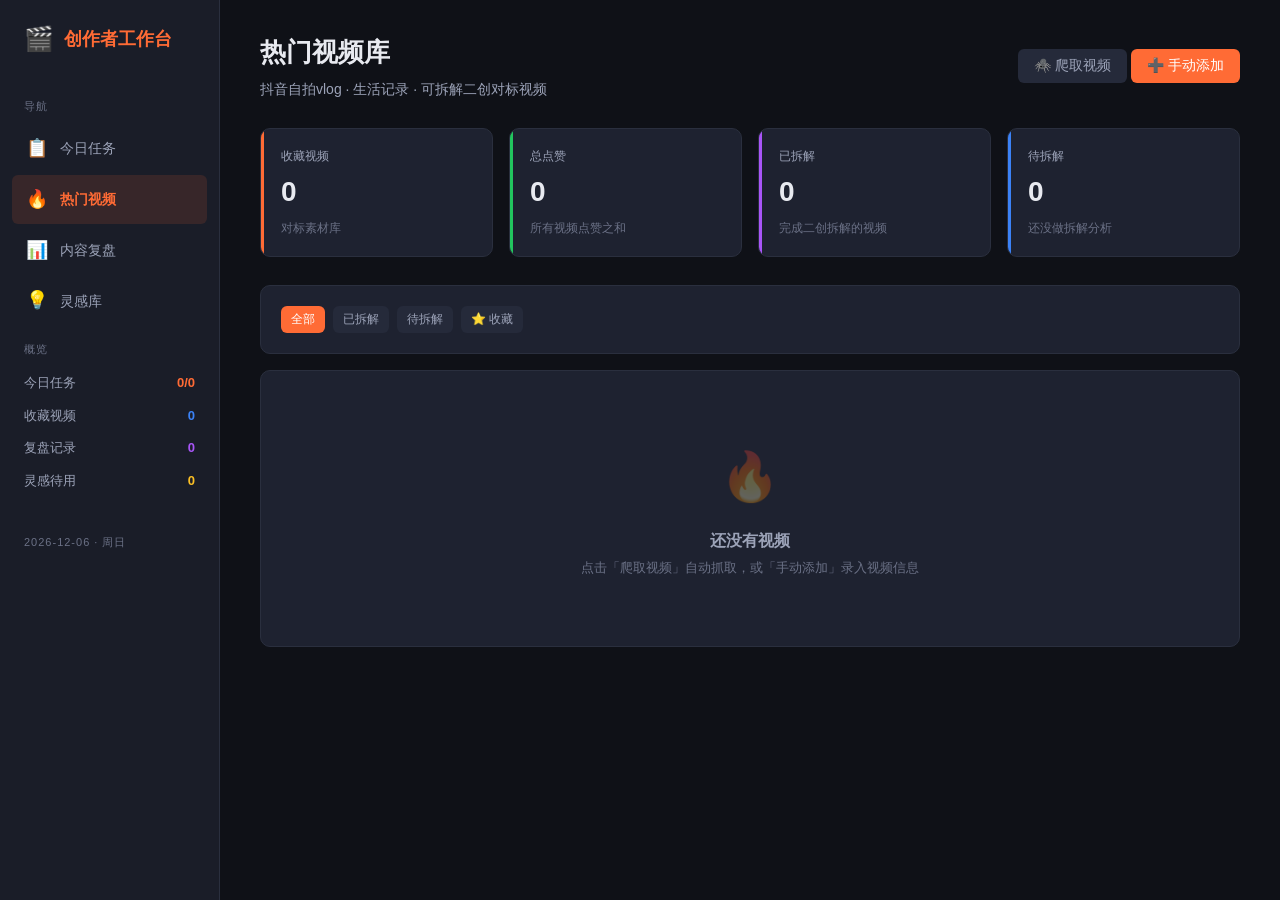
==== trending.html @ 26a074c5 "初始化创作者工作台" ====
<!DOCTYPE html>
<html lang="zh-CN">
<head>
  <meta charset="UTF-8">
  <meta name="viewport" content="width=device-width, initial-scale=1.0">
  <title>热门视频 · 创作者工作台</title>
  <link rel="stylesheet" href="assets/style.css">
</head>
<body>
  <script src="assets/app.js"></script>
  <script>
    let currentFilter = 'all';
    let showBreakdownId = null;

    function renderPage() {
      const stats = Store.getStats();
      const videos = Store.getVideos();
      
      initPage('trending', '热门视频库', '抖音自拍vlog · 生活记录 · 可拆解二创对标视频');

      const actions = document.getElementById('page-actions');
      actions.innerHTML = `
        <button class="btn btn-ghost" onclick="openCrawlModal()">🕷️ 爬取视频</button>
        <button class="btn btn-primary" onclick="openAddVideoModal()">➕ 手动添加</button>
      `;

      const content = document.getElementById('page-content');

      // 统计
      const totalLikes = videos.reduce((s, v) => s + (v.likes || 0), 0);
      const breakdownCount = videos.filter(v => v.breakdown).length;

      content.innerHTML = `
        <div class="stat-grid">
          <div class="stat-card">
            <div class="stat-label">收藏视频</div>
            <div class="stat-value">${videos.length}</div>
            <div class="stat-trend">对标素材库</div>
          </div>
          <div class="stat-card green">
            <div class="stat-label">总点赞</div>
            <div class="stat-value">${Utils.formatNumber(totalLikes)}</div>
            <div class="stat-trend">所有视频点赞之和</div>
          </div>
          <div class="stat-card purple">
            <div class="stat-label">已拆解</div>
            <div class="stat-value">${breakdownCount}</div>
            <div class="stat-trend">完成二创拆解的视频</div>
          </div>
          <div class="stat-card blue">
            <div class="stat-label">待拆解</div>
            <div class="stat-value">${videos.length - breakdownCount}</div>
            <div class="stat-trend">还没做拆解分析</div>
          </div>
        </div>

        <!-- 筛选 -->
        <div class="card" style="margin-bottom:16px;">
          <div style="display:flex;gap:8px;flex-wrap:wrap;">
            <button class="btn ${currentFilter === 'all' ? 'btn-primary' : 'btn-ghost'} btn-sm" onclick="setFilter('all')">全部</button>
            <button class="btn ${currentFilter === 'breakdown' ? 'btn-primary' : 'btn-ghost'} btn-sm" onclick="setFilter('breakdown')">已拆解</button>
            <button class="btn ${currentFilter === 'pending' ? 'btn-primary' : 'btn-ghost'} btn-sm" onclick="setFilter('pending')">待拆解</button>
            <button class="btn ${currentFilter === 'favorite' ? 'btn-primary' : 'btn-ghost'} btn-sm" onclick="setFilter('favorite')">⭐ 收藏</button>
          </div>
        </div>

        <!-- 视频列表 -->
        <div id="video-list">
          ${renderVideoList()}
        </div>
      `;
    }

    function renderVideoList() {
      let videos = Store.getVideos();
      
      if (currentFilter === 'breakdown') {
        videos = videos.filter(v => v.breakdown);
      } else if (currentFilter === 'pending') {
        videos = videos.filter(v => !v.breakdown);
      } else if (currentFilter === 'favorite') {
        videos = videos.filter(v => v.favorite);
      }

      if (videos.length === 0) {
        return `
          <div class="card">
            <div class="empty-state">
              <div class="icon">🔥</div>
              <div class="title">还没有视频</div>
              <div class="desc">点击「爬取视频」自动抓取，或「手动添加」录入视频信息</div>
            </div>
          </div>
        `;
      }

      return `
        <div class="video-grid">
          ${videos.map(v => renderVideoCard(v)).join('')}
        </div>
      `;
    }

    function renderVideoCard(v) {
      const b = v.breakdown || {};
      return `
        <div class="video-card" data-id="${v.id}">
          <div class="video-thumb">
            ${v.cover 
              ? `<img src="${Utils.escape(v.cover)}" onerror="this.style.display='none';this.nextElementSibling.style.display='flex'" alt="">` 
              : ''}
            <div class="video-thumb-placeholder" style="${v.cover ? 'display:none' : ''}">🎬</div>
            ${v.duration ? `<div class="video-duration">${Utils.escape(v.duration)}</div>` : ''}
            ${v.favorite ? '<div style="position:absolute;top:8px;left:8px;font-size:20px;">⭐</div>' : ''}
          </div>
          <div class="video-body">
            <div class="video-title">${Utils.escape(v.title)}</div>
            <div class="video-author">
              <span>👤 ${Utils.escape(v.author)}</span>
              ${v.publishedAt ? `<span style="margin-left:auto;">${Utils.timeAgo(v.publishedAt)}</span>` : ''}
            </div>
            <div class="video-stats">
              <div class="video-stat">❤️ ${Utils.formatNumber(v.likes || 0)}</div>
              <div class="video-stat">💬 ${Utils.formatNumber(v.comments || 0)}</div>
              <div class="video-stat">🔄 ${Utils.formatNumber(v.shares || 0)}</div>
              <div class="video-stat">👁️ ${Utils.formatNumber(v.views || 0)}</div>
            </div>
            ${v.tags && v.tags.length > 0 ? `
              <div style="margin-top:8px;display:flex;gap:4px;flex-wrap:wrap;">
                ${v.tags.map(t => `<span class="badge badge-info">${Utils.escape(t)}</span>`).join('')}
              </div>
            ` : ''}
            <div class="video-actions">
              ${v.url ? `<a href="${Utils.escape(v.url)}" target="_blank" class="btn btn-ghost btn-sm">▶️ 观看</a>` : ''}
              <button class="btn btn-ghost btn-sm" onclick="toggleBreakdown('${v.id}')">
                ${v.breakdown ? '📝 查看拆解' : '✏️ 二创拆解'}
              </button>
              <button class="btn btn-ghost btn-sm" onclick="toggleFavorite('${v.id}')">${v.favorite ? '⭐' : '☆'}</button>
              <button class="btn btn-danger btn-sm" onclick="deleteVideo('${v.id}')">🗑️</button>
            </div>
            ${showBreakdownId === v.id ? renderBreakdownPanel(v) : ''}
          </div>
        </div>
      `;
    }

    function renderBreakdownPanel(v) {
      const b = v.breakdown || {};
      return `
        <div class="breakdown-panel show">
          <div class="breakdown-section">
            <div class="breakdown-label">🎯 选题角度</div>
            <div class="breakdown-text">${b.angle || '点击编辑添加拆解'}</div>
          </div>
          <div class="breakdown-section">
            <div class="breakdown-label">🪝 开头钩子（前3秒）</div>
            <div class="breakdown-text">${b.hook || '未填写'}</div>
          </div>
          <div class="breakdown-section">
            <div class="breakdown-label">✂️ 剪辑节奏</div>
            <div class="breakdown-text">${b.rhythm || '未填写'}</div>
          </div>
          <div class="breakdown-section">
            <div class="breakdown-label">💡 可模仿点</div>
            <div class="breakdown-text">${b.imitate || '未填写'}</div>
          </div>
          <div class="breakdown-section">
            <div class="breakdown-label">⚡ 差异化建议（如何超越）</div>
            <div class="breakdown-text">${b.differentiate || '未填写'}</div>
          </div>
          <button class="btn btn-primary btn-sm" style="margin-top:8px;" onclick="openBreakdownModal('${v.id}')">✏️ 编辑拆解</button>
        </div>
      `;
    }

    function setFilter(f) {
      currentFilter = f;
      document.getElementById('video-list').innerHTML = renderVideoList();
      // 更新筛选按钮状态
      const buttons = document.querySelectorAll('.card .btn-sm');
      // 简单刷新
      renderPage();
    }

    function toggleBreakdown(id) {
      showBreakdownId = showBreakdownId === id ? null : id;
      document.getElementById('video-list').innerHTML = renderVideoList();
    }

    function toggleFavorite(id) {
      const v = Store.getVideos().find(x => x.id === id);
      Store.updateVideo(id, { favorite: !v.favorite });
      renderPage();
      Utils.toast(v.favorite ? '已取消收藏' : '已收藏 ⭐');
    }

    function deleteVideo(id) {
      if (confirm('确定删除这个视频？')) {
        Store.deleteVideo(id);
        renderPage();
        Utils.toast('视频已删除');
      }
    }

    function openAddVideoModal() {
      const modal = document.createElement('div');
      modal.className = 'modal-overlay show';
      modal.innerHTML = `
        <div class="modal">
          <div class="modal-header">
            <div class="modal-title">➕ 手动添加视频</div>
            <button class="modal-close" onclick="this.closest('.modal-overlay').remove()">×</button>
          </div>
          <div class="form-group">
            <label class="label">视频标题 *</label>
            <input class="input" id="v-title" placeholder="视频标题">
          </div>
          <div class="form-group">
            <label class="label">作者</label>
            <input class="input" id="v-author" placeholder="作者/账号名">
          </div>
          <div class="form-group">
            <label class="label">视频链接</label>
            <input class="input" id="v-url" placeholder="https://www.douyin.com/video/...">
          </div>
          <div class="form-row">
            <div class="form-group">
              <label class="label">点赞数</label>
              <input class="input" id="v-likes" type="number" placeholder="0">
            </div>
            <div class="form-group">
              <label class="label">评论数</label>
              <input class="input" id="v-comments" type="number" placeholder="0">
            </div>
          </div>
          <div class="form-row">
            <div class="form-group">
              <label class="label">分享数</label>
              <input class="input" id="v-shares" type="number" placeholder="0">
            </div>
            <div class="form-group">
              <label class="label">播放量</label>
              <input class="input" id="v-views" type="number" placeholder="0">
            </div>
          </div>
          <div class="form-group">
            <label class="label">标签（逗号分隔）</label>
            <input class="input" id="v-tags" placeholder="vlog,日常,自拍">
          </div>
          <div class="modal-actions">
            <button class="btn btn-ghost" onclick="this.closest('.modal-overlay').remove()">取消</button>
            <button class="btn btn-primary" onclick="submitVideo()">添加</button>
          </div>
        </div>
      `;
      document.body.appendChild(modal);
    }

    function submitVideo() {
      const title = document.getElementById('v-title').value.trim();
      if (!title) { Utils.toast('请输入视频标题', 'error'); return; }
      
      const tags = document.getElementById('v-tags').value.trim();
      Store.addVideo({
        title,
        author: document.getElementById('v-author').value.trim() || '未知',
        url: document.getElementById('v-url').value.trim(),
        likes: parseInt(document.getElementById('v-likes').value) || 0,
        comments: parseInt(document.getElementById('v-comments').value) || 0,
        shares: parseInt(document.getElementById('v-shares').value) || 0,
        views: parseInt(document.getElementById('v-views').value) || 0,
        tags: tags ? tags.split(',').map(t => t.trim()).filter(Boolean) : [],
      });
      document.querySelector('.modal-overlay').remove();
      renderPage();
      Utils.toast('视频已添加');
    }

    function openBreakdownModal(videoId) {
      const v = Store.getVideos().find(x => x.id === videoId);
      const b = v.breakdown || {};
      const modal = document.createElement('div');
      modal.className = 'modal-overlay show';
      modal.innerHTML = `
        <div class="modal" style="max-width:700px;">
          <div class="modal-header">
            <div class="modal-title">📝 二创拆解 · ${Utils.escape(v.title)}</div>
            <button class="modal-close" onclick="this.closest('.modal-overlay').remove()">×</button>
          </div>
          <div style="margin-bottom:16px;padding:12px;background:var(--bg-hover);border-radius:6px;font-size:13px;color:var(--text-secondary);">
            💡 拆解模板：分析选题角度 → 提炼开头钩子 → 观察剪辑节奏 → 找可模仿点 → 思考差异化
          </div>
          <div class="form-group">
            <label class="label">🎯 选题角度（这个视频选了什么切入点？）</label>
            <textarea class="textarea" id="b-angle" placeholder="比如：用「一天只花10块钱」挑战记录日常生活...">${Utils.escape(b.angle)}</textarea>
          </div>
          <div class="form-group">
            <label class="label">🪝 开头钩子（前3秒怎么抓住观众的？）</label>
            <textarea class="textarea" id="b-hook" placeholder="比如：直接展示结果画面 + 逆向悬念「你绝对想不到...」">${Utils.escape(b.hook)}</textarea>
          </div>
          <div class="form-group">
            <label class="label">✂️ 剪辑节奏（镜头切换、音乐、转场）</label>
            <textarea class="textarea" id="b-rhythm" placeholder="比如：3秒一个镜头切换，用踩点音乐，转场用遮挡过渡...">${Utils.escape(b.rhythm)}</textarea>
          </div>
          <div class="form-group">
            <label class="label">💡 可模仿点（哪些可以直接学？）</label>
            <textarea class="textarea" id="b-imitate" placeholder="比如：开头直接展示高潮画面、用倒计时制造紧迫感、结尾留彩蛋...">${Utils.escape(b.imitate)}</textarea>
          </div>
          <div class="form-group">
            <label class="label">⚡ 差异化建议（如何做出更好的版本？）</label>
            <textarea class="textarea" id="b-differentiate" placeholder="比如：加入个人特色解说、用不同场景、增加互动环节...">${Utils.escape(b.differentiate)}</textarea>
          </div>
          <div class="modal-actions">
            <button class="btn btn-ghost" onclick="this.closest('.modal-overlay').remove()">取消</button>
            <button class="btn btn-primary" onclick="submitBreakdown('${videoId}')">保存拆解</button>
          </div>
        </div>
      `;
      document.body.appendChild(modal);
    }

    function submitBreakdown(videoId) {
      const breakdown = {
        angle: document.getElementById('b-angle').value.trim(),
        hook: document.getElementById('b-hook').value.trim(),
        rhythm: document.getElementById('b-rhythm').value.trim(),
        imitate: document.getElementById('b-imitate').value.trim(),
        differentiate: document.getElementById('b-differentiate').value.trim(),
      };
      Store.updateVideo(videoId, { breakdown });
      document.querySelector('.modal-overlay').remove();
      showBreakdownId = videoId;
      renderPage();
      Utils.toast('拆解已保存');
    }

    function openCrawlModal() {
      const modal = document.createElement('div');
      modal.className = 'modal-overlay show';
      modal.innerHTML = `
        <div class="modal">
          <div class="modal-header">
            <div class="modal-title">🕷️ 爬取抖音视频</div>
            <button class="modal-close" onclick="this.closest('.modal-overlay').remove()">×</button>
          </div>
          <div style="margin-bottom:16px;padding:14px;background:var(--warning-soft);border-radius:6px;border-left:3px solid var(--warning);font-size:13px;color:var(--warning);">
            ⚠️ <b>使用须知：</b><br>
            1. 爬虫脚本位于 <code style="background:var(--bg-input);padding:2px 6px;border-radius:4px;">scripts/crawler.py</code><br>
            2. 运行命令：<code style="background:var(--bg-input);padding:2px 6px;border-radius:4px;">python3 scripts/crawler.py</code><br>
            3. 爬取结果保存到 <code style="background:var(--bg-input);padding:2px 6px;border-radius:4px;">data/crawled_videos.json</code><br>
            4. 抖音有反爬机制，可能需要更新Cookie<br>
            5. 也可使用手动添加功能
          </div>
          <div class="form-group">
            <label class="label">搜索关键词</label>
            <input class="input" id="crawl-keyword" value="自拍vlog 生活记录 日常" placeholder="搜索关键词">
          </div>
          <div class="form-row">
            <div class="form-group">
              <label class="label">爬取数量</label>
              <input class="input" id="crawl-count" type="number" value="20">
            </div>
            <div class="form-group">
              <label class="label">排序方式</label>
              <select class="select" id="crawl-sort">
                <option value="likes">按点赞排序</option>
                <option value="newest">按最新发布</option>
                <option value="comments">按评论排序</option>
              </select>
            </div>
          </div>
          <div class="modal-actions">
            <button class="btn btn-ghost" onclick="this.closest('.modal-overlay').remove()">取消</button>
            <button class="btn btn-primary" onclick="startCrawl()">生成配置并查看说明</button>
          </div>
        </div>
      `;
      document.body.appendChild(modal);
    }

    function startCrawl() {
      const keyword = document.getElementById('crawl-keyword').value.trim();
      const count = document.getElementById('crawl-count').value;
      const sort = document.getElementById('crawl-sort').value;
      
      // 保存配置
      Store.set('crawl_config', { keyword, count, sort, lastRun: new Date().toISOString() });
      
      document.querySelector('.modal-overlay').remove();
      
      // 显示执行说明
      const modal = document.createElement('div');
      modal.className = 'modal-overlay show';
      modal.innerHTML = `
        <div class="modal">
          <div class="modal-header">
            <div class="modal-title">📋 爬取执行指南</div>
            <button class="modal-close" onclick="this.closest('.modal-overlay').remove()">×</button>
          </div>
          <div style="font-size:14px;line-height:2;">
            <p style="margin-bottom:12px;">已保存爬取配置，请在<b>终端</b>执行以下步骤：</p>
            <div style="background:var(--bg-input);padding:14px;border-radius:8px;font-family:monospace;font-size:13px;margin-bottom:12px;">
              <div style="color:var(--text-muted);"># 1. 进入工作台目录</div>
              <div>cd creator-workbench</div>
              <br>
              <div style="color:var(--text-muted);"># 2. 运行爬虫</div>
              <div>python3 scripts/crawler.py --keyword "${keyword}" --count ${count} --sort ${sort}</div>
              <br>
              <div style="color:var(--text-muted);"># 3. 导入到工作台</div>
              <div>python3 scripts/crawler.py --import</div>
            </div>
            <p style="font-size:13px;color:var(--text-secondary);">爬取完成后，数据会自动导入到下方视频列表。如果反爬限制无法运行，请使用「手动添加」功能。</p>
          </div>
          <div class="modal-actions">
            <button class="btn btn-ghost" onclick="this.closest('.modal-overlay').remove()">关闭</button>
            <button class="btn btn-primary" onclick="loadCrawledData()">📥 导入已爬取数据</button>
          </div>
        </div>
      `;
      document.body.appendChild(modal);
    }

    function loadCrawledData() {
      // 模拟导入数据说明
      document.querySelector('.modal-overlay').remove();
      
      const modal = document.createElement('div');
      modal.className = 'modal-overlay show';
      modal.innerHTML = `
        <div class="modal">
          <div class="modal-header">
            <div class="modal-title">📥 导入爬取数据</div>
            <button class="modal-close" onclick="this.closest('.modal-overlay').remove()">×</button>
          </div>
          <div class="form-group">
            <label class="label">粘贴JSON数据（从 data/crawled_videos.json 复制）</label>
            <textarea class="textarea" id="import-json" style="min-height:200px;font-family:monospace;font-size:12px;" placeholder='[{"title":"...","author":"...","likes":1234,...}]'></textarea>
          </div>
          <div class="modal-actions">
            <button class="btn btn-ghost" onclick="this.closest('.modal-overlay').remove()">取消</button>
            <button class="btn btn-primary" onclick="doImport()">导入</button>
          </div>
        </div>
      `;
      document.body.appendChild(modal);
    }

    function doImport() {
      const json = document.getElementById('import-json').value.trim();
      if (!json) { Utils.toast('请粘贴JSON数据', 'error'); return; }
      
      try {
        const videos = JSON.parse(json);
        if (!Array.isArray(videos)) { Utils.toast('数据格式错误：需要数组', 'error'); return; }
        
        let count = 0;
        videos.forEach(v => {
          if (!v.title) return;
          Store.addVideo({
            title: v.title,
            author: v.author || '未知',
            url: v.url || '',
            cover: v.cover || '',
            likes: v.likes || 0,
            comments: v.comments || 0,
            shares: v.shares || 0,
            views: v.views || 0,
            tags: v.tags || [],
            duration: v.duration || '',
            publishedAt: v.publishedAt || '',
          });
          count++;
        });
        
        document.querySelector('.modal-overlay').remove();
        renderPage();
        Utils.toast(`成功导入 ${count} 个视频`);
      } catch(e) {
        Utils.toast('JSON格式错误：' + e.message, 'error');
      }
    }

    renderPage();
  </script>
</body>
</html>
---- assets/style.css ----
/* ============================================
   创作者工作台 - 共享样式
   暗色主题 · 简洁高效 · 数据驱动
   ============================================ */

:root {
  /* 主色调 - 深空蓝 + 活力橙 */
  --bg-primary: #0f1117;
  --bg-secondary: #1a1d28;
  --bg-card: #1e2230;
  --bg-hover: #252a3a;
  --bg-input: #15182180;
  
  --border: #2a2f3e;
  --border-light: #353a4a;
  
  --text-primary: #e8eaf0;
  --text-secondary: #9ca3b8;
  --text-muted: #6b7186;
  
  --accent: #ff6b35;
  --accent-hover: #ff8555;
  --accent-soft: #ff6b3520;
  
  --success: #22c55e;
  --success-soft: #22c55e20;
  --warning: #fbbf24;
  --warning-soft: #fbbf2420;
  --danger: #ef4444;
  --danger-soft: #ef444420;
  --info: #3b82f6;
  --info-soft: #3b82f620;
  --purple: #a855f7;
  --purple-soft: #a855f720;
  
  --radius-sm: 6px;
  --radius-md: 10px;
  --radius-lg: 16px;
  
  --shadow: 0 4px 20px rgba(0,0,0,0.3);
  --shadow-lg: 0 8px 40px rgba(0,0,0,0.4);
  
  --font: -apple-system, BlinkMacSystemFont, 'Segoe UI', 'PingFang SC', 'Hiragino Sans GB', 'Microsoft YaHei', sans-serif;
  --font-mono: 'SF Mono', 'Fira Code', 'Cascadia Code', 'Consolas', monospace;
}

* { margin: 0; padding: 0; box-sizing: border-box; }

body {
  font-family: var(--font);
  background: var(--bg-primary);
  color: var(--text-primary);
  min-height: 100vh;
  line-height: 1.6;
  -webkit-font-smoothing: antialiased;
}

/* === 布局 === */
.app-layout {
  display: flex;
  min-height: 100vh;
}

/* 侧边栏 */
.sidebar {
  width: 220px;
  background: var(--bg-secondary);
  border-right: 1px solid var(--border);
  padding: 20px 0;
  position: fixed;
  height: 100vh;
  overflow-y: auto;
  z-index: 100;
  transition: transform 0.3s;
}

.sidebar-logo {
  padding: 0 24px 24px;
  font-size: 18px;
  font-weight: 700;
  color: var(--accent);
  display: flex;
  align-items: center;
  gap: 10px;
}

.sidebar-logo span { font-size: 24px; }

.sidebar-nav {
  display: flex;
  flex-direction: column;
  gap: 2px;
  padding: 0 12px;
}

.nav-item {
  display: flex;
  align-items: center;
  gap: 12px;
  padding: 10px 14px;
  border-radius: var(--radius-sm);
  color: var(--text-secondary);
  text-decoration: none;
  font-size: 14px;
  transition: all 0.2s;
  cursor: pointer;
}

.nav-item:hover {
  background: var(--bg-hover);
  color: var(--text-primary);
}

.nav-item.active {
  background: var(--accent-soft);
  color: var(--accent);
  font-weight: 600;
}

.nav-item .icon { font-size: 18px; width: 22px; text-align: center; }

.sidebar-section {
  padding: 16px 24px 8px;
  font-size: 11px;
  text-transform: uppercase;
  letter-spacing: 1px;
  color: var(--text-muted);
}

/* 主内容 */
.main-content {
  flex: 1;
  margin-left: 220px;
  padding: 32px 40px;
  max-width: 1400px;
}

/* === 通用组件 === */
.page-header {
  display: flex;
  justify-content: space-between;
  align-items: center;
  margin-bottom: 28px;
}

.page-title {
  font-size: 26px;
  font-weight: 700;
}

.page-subtitle {
  color: var(--text-secondary);
  font-size: 14px;
  margin-top: 4px;
}

/* 卡片 */
.card {
  background: var(--bg-card);
  border: 1px solid var(--border);
  border-radius: var(--radius-md);
  padding: 20px;
  margin-bottom: 20px;
}

.card-header {
  display: flex;
  justify-content: space-between;
  align-items: center;
  margin-bottom: 16px;
}

.card-title {
  font-size: 16px;
  font-weight: 600;
  display: flex;
  align-items: center;
  gap: 8px;
}

/* 按钮 */
.btn {
  display: inline-flex;
  align-items: center;
  gap: 6px;
  padding: 8px 16px;
  border-radius: var(--radius-sm);
  font-size: 14px;
  font-weight: 500;
  border: none;
  cursor: pointer;
  transition: all 0.2s;
  font-family: var(--font);
}

.btn-primary {
  background: var(--accent);
  color: white;
}
.btn-primary:hover { background: var(--accent-hover); }

.btn-ghost {
  background: var(--bg-hover);
  color: var(--text-secondary);
}
.btn-ghost:hover { background: var(--border-light); color: var(--text-primary); }

.btn-danger {
  background: var(--danger-soft);
  color: var(--danger);
}
.btn-danger:hover { background: var(--danger); color: white; }

.btn-sm { padding: 5px 10px; font-size: 12px; }
.btn-icon { padding: 8px; width: 36px; height: 36px; justify-content: center; }

/* 输入框 */
.input, .textarea, .select {
  width: 100%;
  background: var(--bg-input);
  border: 1px solid var(--border);
  border-radius: var(--radius-sm);
  padding: 10px 14px;
  color: var(--text-primary);
  font-size: 14px;
  font-family: var(--font);
  transition: border-color 0.2s;
}

.input:focus, .textarea:focus, .select:focus {
  outline: none;
  border-color: var(--accent);
}

.textarea { resize: vertical; min-height: 80px; line-height: 1.6; }

.label {
  display: block;
  font-size: 12px;
  color: var(--text-secondary);
  margin-bottom: 6px;
  font-weight: 500;
}

.form-group { margin-bottom: 16px; }

.form-row {
  display: grid;
  grid-template-columns: 1fr 1fr;
  gap: 16px;
}

/* 标签/徽章 */
.badge {
  display: inline-flex;
  align-items: center;
  gap: 4px;
  padding: 2px 10px;
  border-radius: 20px;
  font-size: 12px;
  font-weight: 500;
}

.badge-success { background: var(--success-soft); color: var(--success); }
.badge-warning { background: var(--warning-soft); color: var(--warning); }
.badge-info { background: var(--info-soft); color: var(--info); }
.badge-purple { background: var(--purple-soft); color: var(--purple); }
.badge-danger { background: var(--danger-soft); color: var(--danger); }
.badge-muted { background: var(--bg-hover); color: var(--text-muted); }

/* 统计卡片 */
.stat-grid {
  display: grid;
  grid-template-columns: repeat(auto-fit, minmax(180px, 1fr));
  gap: 16px;
  margin-bottom: 28px;
}

.stat-card {
  background: var(--bg-card);
  border: 1px solid var(--border);
  border-radius: var(--radius-md);
  padding: 18px 20px;
  position: relative;
  overflow: hidden;
}

.stat-card::before {
  content: '';
  position: absolute;
  top: 0; left: 0;
  width: 3px; height: 100%;
  background: var(--accent);
}

.stat-card.green::before { background: var(--success); }
.stat-card.blue::before { background: var(--info); }
.stat-card.purple::before { background: var(--purple); }
.stat-card.yellow::before { background: var(--warning); }

.stat-label {
  font-size: 12px;
  color: var(--text-secondary);
  margin-bottom: 4px;
}

.stat-value {
  font-size: 28px;
  font-weight: 700;
}

.stat-trend {
  font-size: 12px;
  margin-top: 4px;
  color: var(--text-muted);
}

/* 任务看板 */
.task-list { display: flex; flex-direction: column; gap: 8px; }

.task-item {
  display: flex;
  align-items: flex-start;
  gap: 12px;
  padding: 14px;
  background: var(--bg-hover);
  border-radius: var(--radius-sm);
  border: 1px solid transparent;
  transition: all 0.2s;
}

.task-item:hover { border-color: var(--border-light); }

.task-item.done {
  opacity: 0.5;
}

.task-item.done .task-text {
  text-decoration: line-through;
}

.task-checkbox {
  width: 20px; height: 20px;
  border: 2px solid var(--border-light);
  border-radius: 5px;
  cursor: pointer;
  display: flex;
  align-items: center;
  justify-content: center;
  flex-shrink: 0;
  margin-top: 1px;
  transition: all 0.2s;
}

.task-checkbox.checked {
  background: var(--success);
  border-color: var(--success);
}

.task-checkbox.checked::after {
  content: '✓';
  color: white;
  font-size: 13px;
  font-weight: bold;
}

.task-content { flex: 1; }

.task-text {
  font-size: 14px;
  line-height: 1.5;
}

.task-meta {
  display: flex;
  gap: 8px;
  margin-top: 6px;
  align-items: center;
}

.task-delete {
  color: var(--text-muted);
  cursor: pointer;
  padding: 4px;
  font-size: 16px;
  opacity: 0;
  transition: opacity 0.2s;
}

.task-item:hover .task-delete { opacity: 1; }
.task-delete:hover { color: var(--danger); }

/* 视频卡片 */
.video-grid {
  display: grid;
  grid-template-columns: repeat(auto-fill, minmax(340px, 1fr));
  gap: 20px;
}

.video-card {
  background: var(--bg-card);
  border: 1px solid var(--border);
  border-radius: var(--radius-md);
  overflow: hidden;
  transition: all 0.3s;
}

.video-card:hover {
  border-color: var(--accent);
  transform: translateY(-2px);
  box-shadow: var(--shadow);
}

.video-thumb {
  width: 100%;
  height: 180px;
  background: linear-gradient(135deg, #2a2f3e, #1a1d28);
  display: flex;
  align-items: center;
  justify-content: center;
  position: relative;
  overflow: hidden;
}

.video-thumb img {
  width: 100%; height: 100%;
  object-fit: cover;
}

.video-thumb-placeholder {
  font-size: 48px;
  opacity: 0.3;
}

.video-duration {
  position: absolute;
  bottom: 8px; right: 8px;
  background: rgba(0,0,0,0.7);
  color: white;
  padding: 2px 8px;
  border-radius: 4px;
  font-size: 12px;
}

.video-body { padding: 14px; }

.video-title {
  font-size: 14px;
  font-weight: 600;
  line-height: 1.4;
  margin-bottom: 8px;
  display: -webkit-box;
  -webkit-line-clamp: 2;
  -webkit-box-orient: vertical;
  overflow: hidden;
}

.video-author {
  display: flex;
  align-items: center;
  gap: 6px;
  font-size: 12px;
  color: var(--text-secondary);
  margin-bottom: 10px;
}

.video-stats {
  display: flex;
  gap: 14px;
  font-size: 12px;
  color: var(--text-secondary);
  padding-top: 10px;
  border-top: 1px solid var(--border);
}

.video-stat {
  display: flex;
  align-items: center;
  gap: 4px;
}

.video-actions {
  display: flex;
  gap: 8px;
  margin-top: 12px;
}

/* 二创拆解面板 */
.breakdown-panel {
  background: var(--bg-hover);
  border-radius: var(--radius-sm);
  padding: 16px;
  margin-top: 12px;
  border-left: 3px solid var(--purple);
  display: none;
}

.breakdown-panel.show { display: block; }

.breakdown-section {
  margin-bottom: 12px;
}

.breakdown-section:last-child { margin-bottom: 0; }

.breakdown-label {
  font-size: 12px;
  font-weight: 600;
  color: var(--purple);
  margin-bottom: 4px;
}

.breakdown-text {
  font-size: 13px;
  color: var(--text-primary);
  line-height: 1.5;
}

/* 复盘时间线 */
.timeline {
  position: relative;
  padding-left: 24px;
}

.timeline::before {
  content: '';
  position: absolute;
  left: 8px; top: 0;
  width: 2px; height: 100%;
  background: var(--border);
}

.timeline-item {
  position: relative;
  margin-bottom: 24px;
}

.timeline-item::before {
  content: '';
  position: absolute;
  left: -20px; top: 4px;
  width: 12px; height: 12px;
  border-radius: 50%;
  background: var(--accent);
  border: 2px solid var(--bg-primary);
}

/* 灵感卡片 */
.inspiration-grid {
  display: grid;
  grid-template-columns: repeat(auto-fill, minmax(300px, 1fr));
  gap: 16px;
}

.inspiration-card {
  background: var(--bg-card);
  border: 1px solid var(--border);
  border-radius: var(--radius-md);
  padding: 18px;
  position: relative;
  transition: all 0.2s;
}

.inspiration-card:hover {
  border-color: var(--accent);
}

.inspiration-card .category-tag {
  position: absolute;
  top: 12px; right: 12px;
}

.inspiration-title {
  font-size: 15px;
  font-weight: 600;
  margin-bottom: 8px;
  padding-right: 60px;
}

.inspiration-desc {
  font-size: 13px;
  color: var(--text-secondary);
  line-height: 1.5;
}

.inspiration-footer {
  display: flex;
  justify-content: space-between;
  align-items: center;
  margin-top: 12px;
  padding-top: 12px;
  border-top: 1px solid var(--border);
  font-size: 12px;
  color: var(--text-muted);
}

/* 模态框 */
.modal-overlay {
  display: none;
  position: fixed;
  inset: 0;
  background: rgba(0,0,0,0.6);
  z-index: 1000;
  align-items: center;
  justify-content: center;
  padding: 20px;
}

.modal-overlay.show {
  display: flex;
}

.modal {
  background: var(--bg-card);
  border: 1px solid var(--border);
  border-radius: var(--radius-lg);
  padding: 28px;
  width: 100%;
  max-width: 600px;
  max-height: 85vh;
  overflow-y: auto;
  box-shadow: var(--shadow-lg);
}

.modal-header {
  display: flex;
  justify-content: space-between;
  align-items: center;
  margin-bottom: 20px;
}

.modal-title {
  font-size: 18px;
  font-weight: 700;
}

.modal-close {
  background: none;
  border: none;
  color: var(--text-muted);
  font-size: 24px;
  cursor: pointer;
  padding: 4px;
}

.modal-close:hover { color: var(--text-primary); }

.modal-actions {
  display: flex;
  gap: 10px;
  justify-content: flex-end;
  margin-top: 24px;
}

/* 空状态 */
.empty-state {
  text-align: center;
  padding: 48px 20px;
  color: var(--text-muted);
}

.empty-state .icon {
  font-size: 48px;
  margin-bottom: 12px;
  opacity: 0.3;
}

.empty-state .title {
  font-size: 16px;
  font-weight: 600;
  color: var(--text-secondary);
  margin-bottom: 4px;
}

.empty-state .desc {
  font-size: 13px;
}

/* 评分星级 */
.rating {
  display: inline-flex;
  gap: 2px;
}

.rating .star {
  font-size: 16px;
  color: var(--border-light);
  cursor: pointer;
}

.rating .star.active { color: var(--warning); }

/* 提示框 */
.toast {
  position: fixed;
  bottom: 30px;
  left: 50%;
  transform: translateX(-50%) translateY(100px);
  background: var(--bg-card);
  border: 1px solid var(--border);
  border-radius: var(--radius-sm);
  padding: 12px 24px;
  font-size: 14px;
  z-index: 2000;
  transition: transform 0.3s;
  box-shadow: var(--shadow);
}

.toast.show {
  transform: translateX(-50%) translateY(0);
}

.toast.success { border-color: var(--success); }
.toast.error { border-color: var(--danger); }

/* Tab */
.tabs {
  display: flex;
  gap: 4px;
  border-bottom: 1px solid var(--border);
  margin-bottom: 20px;
}

.tab {
  padding: 10px 20px;
  color: var(--text-secondary);
  font-size: 14px;
  cursor: pointer;
  border-bottom: 2px solid transparent;
  transition: all 0.2s;
}

.tab:hover { color: var(--text-primary); }
.tab.active {
  color: var(--accent);
  border-bottom-color: var(--accent);
  font-weight: 600;
}

/* 响应式 */
@media (max-width: 768px) {
  .sidebar {
    transform: translateX(-100%);
  }
  .sidebar.open { transform: translateX(0); }
  .main-content { margin-left: 0; padding: 20px; }
  .form-row { grid-template-columns: 1fr; }
  .video-grid { grid-template-columns: 1fr; }
}

/* 滚动条 */
::-webkit-scrollbar { width: 6px; height: 6px; }
::-webkit-scrollbar-track { background: var(--bg-primary); }
::-webkit-scrollbar-thumb { background: var(--border-light); border-radius: 3px; }
::-webkit-scrollbar-thumb:hover { background: var(--text-muted); }
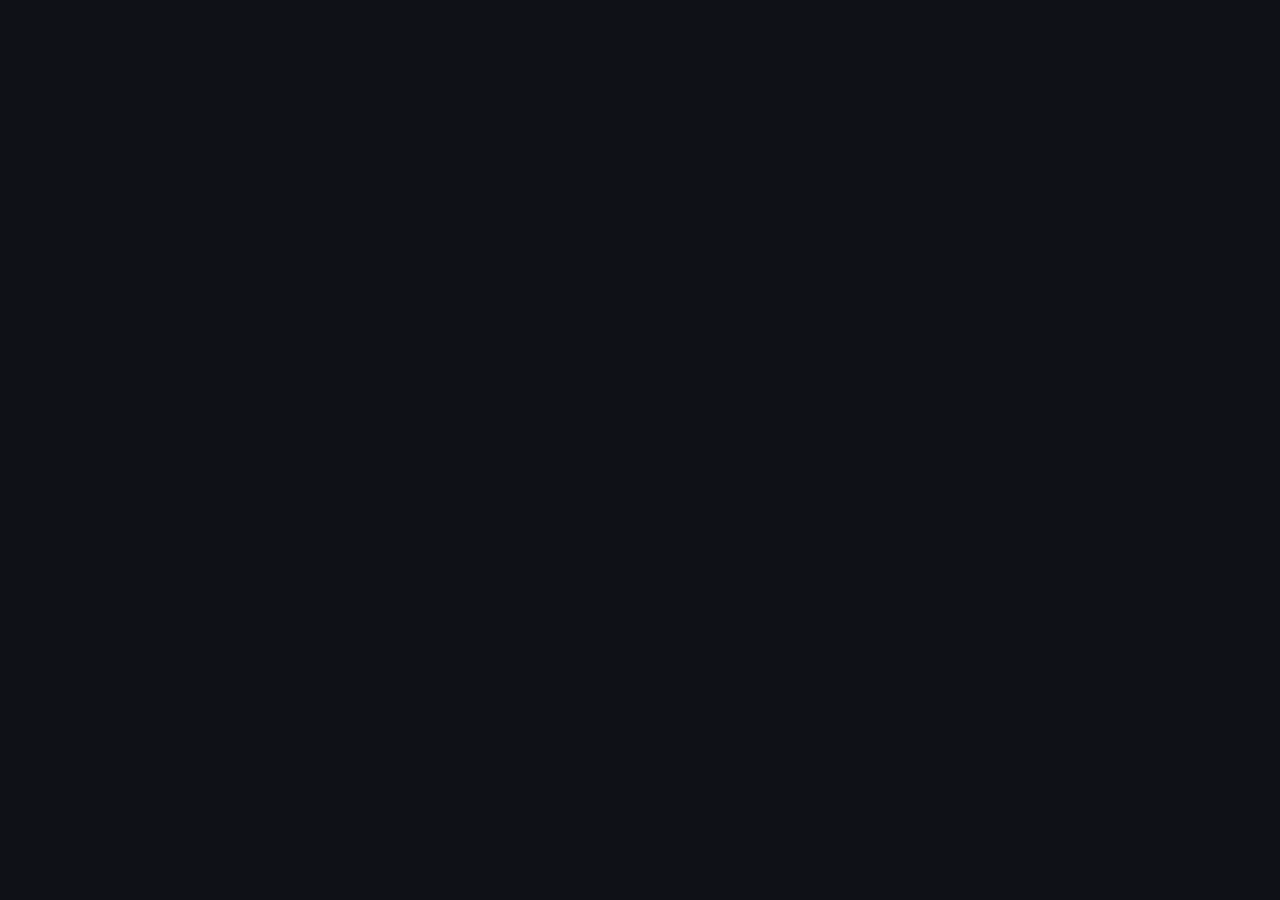
==== commit 0ba610f2: "优化自动同步：首次加载显示进度、刷新按钮、保护手动添加的视频" ====
--- a/trending.html
+++ b/trending.html
@@ -12,6 +12,97 @@
     let currentFilter = 'all';
     let showBreakdownId = null;
 
+    // 数据源地址（可替换为你自己的JSON地址）
+    const DATA_URL = 'https://raw.githubusercontent.com/Zangzangbaocmyk/creator-workbench/main/data/crawled_videos.json';
+
+    // 页面加载时自动从GitHub拉取数据（每次打开都尝试更新）
+    async function autoLoadData() {
+      const lastUpdate = Store.get('data_last_updated', 0);
+      const now = Date.now();
+      const shouldFetch = (now - lastUpdate) > 600000; // 10分钟内不重复拉取
+      
+      // 先显示加载中
+      const localVideos = Store.getVideos();
+      if (localVideos.length === 0) {
+        // 首次使用，显示加载状态
+        document.getElementById('page-content').innerHTML = `
+          <div class="card">
+            <div class="empty-state">
+              <div class="icon">⏳</div>
+              <div class="title">正在从云端同步数据...</div>
+              <div class="desc">首次加载可能需要几秒钟</div>
+            </div>
+          </div>
+        `;
+      }
+      
+      if (shouldFetch) {
+        try {
+          console.log('🔄 从云端同步热门视频数据...');
+          const resp = await fetch(DATA_URL + '?t=' + now);
+          if (!resp.ok) throw new Error('HTTP ' + resp.status);
+          const data = await resp.json();
+          if (Array.isArray(data) && data.length > 0) {
+            // 获取本地手动添加的视频ID（不覆盖用户手动添加的）
+            const currentVideos = Store.getVideos();
+            const localIds = new Set(currentVideos.filter(v => v._manual).map(v => v._originalId || v.id));
+            
+            // 清空旧的自动加载数据，保留手动添加的
+            const manualVideos = currentVideos.filter(v => v._manual);
+            Store.saveVideos(manualVideos);
+            
+            // 导入新数据
+            let count = 0;
+            data.forEach(v => {
+              if (!v.title) return;
+              const vid = v.title + '|' + v.author;
+              if (localIds.has(vid)) return;
+              
+              Store.addVideo({
+                title: v.title,
+                author: v.author || '未知',
+                url: v.url || '',
+                cover: v.cover || '',
+                likes: v.likes || 0,
+                comments: v.comments || 0,
+                shares: v.shares || 0,
+                views: v.views || 0,
+                tags: v.tags || [],
+                duration: v.duration || '',
+                publishedAt: v.publishedAt || '',
+                breakdown: v.breakdown || null,
+                _originalId: vid,
+              });
+              count++;
+            });
+            Store.set('data_last_updated', now);
+            console.log(`✅ 同步了 ${count} 条新视频`);
+          }
+        } catch(e) {
+          console.log('⚠️ 云端同步失败，使用本地缓存:', e.message);
+        }
+      }
+      renderPage();
+    }
+
+    // 手动刷新数据
+    function refreshData() {
+      Store.remove('data_last_updated');
+      const btn = document.getElementById('refresh-btn');
+      btn.textContent = '⏳ 刷新中...';
+      btn.disabled = true;
+      
+      // 清除自动数据重新加载
+      const manualVideos = Store.getVideos().filter(v => v._manual);
+      Store.saveVideos(manualVideos);
+      autoLoadData().then(() => {
+        if (document.getElementById('refresh-btn')) {
+          document.getElementById('refresh-btn').textContent = '🔄 刷新数据';
+          document.getElementById('refresh-btn').disabled = false;
+        }
+      });
+    }
+
     function renderPage() {
       const stats = Store.getStats();
       const videos = Store.getVideos();
@@ -20,6 +111,7 @@
 
       const actions = document.getElementById('page-actions');
       actions.innerHTML = `
+        <button class="btn btn-ghost btn-sm" onclick="refreshData()" id="refresh-btn">🔄 刷新数据</button>
         <button class="btn btn-ghost" onclick="openCrawlModal()">🕷️ 爬取视频</button>
         <button class="btn btn-primary" onclick="openAddVideoModal()">➕ 手动添加</button>
       `;
@@ -270,6 +362,7 @@
         shares: parseInt(document.getElementById('v-shares').value) || 0,
         views: parseInt(document.getElementById('v-views').value) || 0,
         tags: tags ? tags.split(',').map(t => t.trim()).filter(Boolean) : [],
+        _manual: true,
       });
       document.querySelector('.modal-overlay').remove();
       renderPage();
@@ -468,6 +561,7 @@
             tags: v.tags || [],
             duration: v.duration || '',
             publishedAt: v.publishedAt || '',
+            breakdown: v.breakdown || null,
           });
           count++;
         });
@@ -480,7 +574,7 @@
       }
     }
 
-    renderPage();
+    autoLoadData();
   </script>
 </body>
 </html>
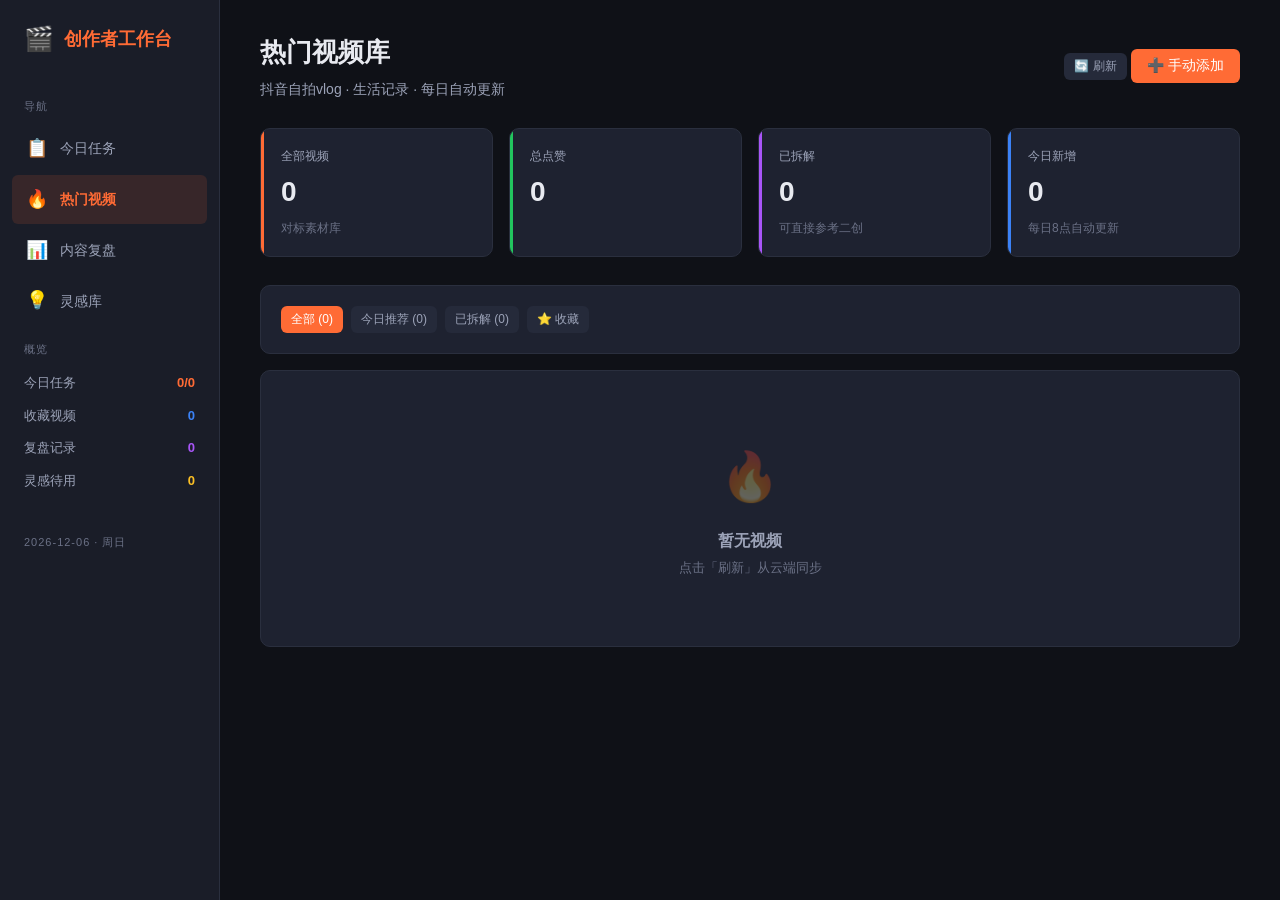
==== commit 97f6bc4c: "简化热门视频页：每次打开强制拉取云端最新数据，零缓存" ====
--- a/trending.html
+++ b/trending.html
@@ -11,273 +11,192 @@
   <script>
     let currentFilter = 'all';
     let showBreakdownId = null;
-
-    // 数据源地址（可替换为你自己的JSON地址）
     const DATA_URL = 'https://raw.githubusercontent.com/Zangzangbaocmyk/creator-workbench/main/data/crawled_videos.json';
 
-    // 页面加载时自动从GitHub拉取数据（每次打开都尝试更新）
-    async function autoLoadData() {
-      const lastUpdate = Store.get('data_last_updated', 0);
-      const now = Date.now();
-      const shouldFetch = (now - lastUpdate) > 600000; // 10分钟内不重复拉取
-      
-      // 先显示加载中
-      const localVideos = Store.getVideos();
-      if (localVideos.length === 0) {
-        // 首次使用，显示加载状态
-        document.getElementById('page-content').innerHTML = `
-          <div class="card">
-            <div class="empty-state">
-              <div class="icon">⏳</div>
-              <div class="title">正在从云端同步数据...</div>
-              <div class="desc">首次加载可能需要几秒钟</div>
-            </div>
-          </div>
-        `;
-      }
-      
-      if (shouldFetch) {
-        try {
-          console.log('🔄 从云端同步热门视频数据...');
-          const resp = await fetch(DATA_URL + '?t=' + now);
-          if (!resp.ok) throw new Error('HTTP ' + resp.status);
-          const data = await resp.json();
-          if (Array.isArray(data) && data.length > 0) {
-            // 获取本地手动添加的视频ID（不覆盖用户手动添加的）
-            const currentVideos = Store.getVideos();
-            const localIds = new Set(currentVideos.filter(v => v._manual).map(v => v._originalId || v.id));
-            
-            // 清空旧的自动加载数据，保留手动添加的
-            const manualVideos = currentVideos.filter(v => v._manual);
-            Store.saveVideos(manualVideos);
-            
-            // 导入新数据
-            let count = 0;
-            data.forEach(v => {
-              if (!v.title) return;
-              const vid = v.title + '|' + v.author;
-              if (localIds.has(vid)) return;
-              
-              Store.addVideo({
-                title: v.title,
-                author: v.author || '未知',
-                url: v.url || '',
-                cover: v.cover || '',
-                likes: v.likes || 0,
-                comments: v.comments || 0,
-                shares: v.shares || 0,
-                views: v.views || 0,
-                tags: v.tags || [],
-                duration: v.duration || '',
-                publishedAt: v.publishedAt || '',
-                breakdown: v.breakdown || null,
-                _originalId: vid,
-              });
-              count++;
-            });
-            Store.set('data_last_updated', now);
-            console.log(`✅ 同步了 ${count} 条新视频`);
-          }
-        } catch(e) {
-          console.log('⚠️ 云端同步失败，使用本地缓存:', e.message);
-        }
-      }
-      renderPage();
-    }
-
-    // 手动刷新数据
-    function refreshData() {
-      Store.remove('data_last_updated');
-      const btn = document.getElementById('refresh-btn');
-      btn.textContent = '⏳ 刷新中...';
-      btn.disabled = true;
-      
-      // 清除自动数据重新加载
-      const manualVideos = Store.getVideos().filter(v => v._manual);
-      Store.saveVideos(manualVideos);
-      autoLoadData().then(() => {
-        if (document.getElementById('refresh-btn')) {
-          document.getElementById('refresh-btn').textContent = '🔄 刷新数据';
-          document.getElementById('refresh-btn').disabled = false;
-        }
-      });
-    }
-
-    function renderPage() {
-      const stats = Store.getStats();
-      const videos = Store.getVideos();
-      
-      initPage('trending', '热门视频库', '抖音自拍vlog · 生活记录 · 可拆解二创对标视频');
+    // ====== 核心：打开页面自动拉取云端最新数据 ======
+    async function init() {
+      initPage('trending', '热门视频库', '抖音自拍vlog · 生活记录 · 每日自动更新');
 
       const actions = document.getElementById('page-actions');
       actions.innerHTML = `
-        <button class="btn btn-ghost btn-sm" onclick="refreshData()" id="refresh-btn">🔄 刷新数据</button>
-        <button class="btn btn-ghost" onclick="openCrawlModal()">🕷️ 爬取视频</button>
+        <button class="btn btn-ghost btn-sm" onclick="location.reload()">🔄 刷新</button>
         <button class="btn btn-primary" onclick="openAddVideoModal()">➕ 手动添加</button>
       `;
 
-      const content = document.getElementById('page-content');
-
-      // 统计
+      // 显示加载中
+      document.getElementById('page-content').innerHTML = `
+        <div class="card">
+          <div class="empty-state">
+            <div class="icon">⏳</div>
+            <div class="title">正在同步最新视频...</div>
+            <div class="desc">从云端拉取今日推荐</div>
+          </div>
+        </div>
+      `;
+
+      // 强制从云端拉取（每次都拉，不缓存）
+      try {
+        const resp = await fetch(DATA_URL + '?v=' + Date.now());
+        if (!resp.ok) throw new Error('网络错误');
+        const data = await resp.json();
+        
+        if (Array.isArray(data) && data.length > 0) {
+          // 保留用户手动添加的
+          const manualVideos = Store.getVideos().filter(v => v._manual);
+          Store.saveVideos(manualVideos);
+          
+          // 导入云端全部数据
+          data.forEach(v => {
+            if (!v.title) return;
+            Store.addVideo({
+              title: v.title,
+              author: v.author || '未知',
+              url: v.url || '',
+              cover: v.cover || '',
+              likes: v.likes || 0,
+              comments: v.comments || 0,
+              shares: v.shares || 0,
+              views: v.views || 0,
+              tags: v.tags || [],
+              duration: v.duration || '',
+              publishedAt: v.publishedAt || '',
+              breakdown: v.breakdown || null,
+            });
+          });
+        }
+      } catch(e) {
+        console.log('云端同步失败，使用本地数据:', e.message);
+      }
+
+      renderPage();
+    }
+
+    function renderPage() {
+      const videos = Store.getVideos();
+      const dailyVideos = videos.filter(v => v.tags && v.tags.includes('每日推荐'));
       const totalLikes = videos.reduce((s, v) => s + (v.likes || 0), 0);
       const breakdownCount = videos.filter(v => v.breakdown).length;
 
+      const content = document.getElementById('page-content');
       content.innerHTML = `
+        <!-- 今日推荐横幅 -->
+        ${dailyVideos.length > 0 ? `
+          <div class="card" style="border-color:var(--accent);background:linear-gradient(135deg,var(--bg-card),var(--accent-soft));margin-bottom:16px;">
+            <div style="display:flex;align-items:center;justify-content:space-between;">
+              <div>
+                <div style="font-size:18px;font-weight:700;">🎯 今日推荐 ${dailyVideos.length} 条</div>
+                <div style="font-size:13px;color:var(--text-secondary);margin-top:2px;">${new Date().toLocaleDateString('zh-CN')} · 新鲜出炉 · 直接参考二创</div>
+              </div>
+            </div>
+          </div>
+        ` : ''}
+
         <div class="stat-grid">
           <div class="stat-card">
-            <div class="stat-label">收藏视频</div>
+            <div class="stat-label">全部视频</div>
             <div class="stat-value">${videos.length}</div>
             <div class="stat-trend">对标素材库</div>
           </div>
           <div class="stat-card green">
             <div class="stat-label">总点赞</div>
             <div class="stat-value">${Utils.formatNumber(totalLikes)}</div>
-            <div class="stat-trend">所有视频点赞之和</div>
           </div>
           <div class="stat-card purple">
             <div class="stat-label">已拆解</div>
             <div class="stat-value">${breakdownCount}</div>
-            <div class="stat-trend">完成二创拆解的视频</div>
+            <div class="stat-trend">可直接参考二创</div>
           </div>
           <div class="stat-card blue">
-            <div class="stat-label">待拆解</div>
-            <div class="stat-value">${videos.length - breakdownCount}</div>
-            <div class="stat-trend">还没做拆解分析</div>
-          </div>
-        </div>
-
-        <!-- 筛选 -->
+            <div class="stat-label">今日新增</div>
+            <div class="stat-value">${dailyVideos.length}</div>
+            <div class="stat-trend">每日8点自动更新</div>
+          </div>
+        </div>
+
         <div class="card" style="margin-bottom:16px;">
           <div style="display:flex;gap:8px;flex-wrap:wrap;">
-            <button class="btn ${currentFilter === 'all' ? 'btn-primary' : 'btn-ghost'} btn-sm" onclick="setFilter('all')">全部</button>
-            <button class="btn ${currentFilter === 'breakdown' ? 'btn-primary' : 'btn-ghost'} btn-sm" onclick="setFilter('breakdown')">已拆解</button>
-            <button class="btn ${currentFilter === 'pending' ? 'btn-primary' : 'btn-ghost'} btn-sm" onclick="setFilter('pending')">待拆解</button>
+            <button class="btn ${currentFilter === 'all' ? 'btn-primary' : 'btn-ghost'} btn-sm" onclick="setFilter('all')">全部 (${videos.length})</button>
+            <button class="btn ${currentFilter === 'daily' ? 'btn-primary' : 'btn-ghost'} btn-sm" onclick="setFilter('daily')">今日推荐 (${dailyVideos.length})</button>
+            <button class="btn ${currentFilter === 'breakdown' ? 'btn-primary' : 'btn-ghost'} btn-sm" onclick="setFilter('breakdown')">已拆解 (${breakdownCount})</button>
             <button class="btn ${currentFilter === 'favorite' ? 'btn-primary' : 'btn-ghost'} btn-sm" onclick="setFilter('favorite')">⭐ 收藏</button>
           </div>
         </div>
 
-        <!-- 视频列表 -->
-        <div id="video-list">
-          ${renderVideoList()}
-        </div>
-      `;
-    }
-
-    function renderVideoList() {
+        <div class="video-grid" id="video-list">
+          ${renderVideoCards()}
+        </div>
+      `;
+    }
+
+    function renderVideoCards() {
       let videos = Store.getVideos();
-      
-      if (currentFilter === 'breakdown') {
-        videos = videos.filter(v => v.breakdown);
-      } else if (currentFilter === 'pending') {
-        videos = videos.filter(v => !v.breakdown);
-      } else if (currentFilter === 'favorite') {
-        videos = videos.filter(v => v.favorite);
+      if (currentFilter === 'daily') videos = videos.filter(v => v.tags && v.tags.includes('每日推荐'));
+      else if (currentFilter === 'breakdown') videos = videos.filter(v => v.breakdown);
+      else if (currentFilter === 'favorite') videos = videos.filter(v => v.favorite);
+
+      if (videos.length === 0) {
+        return `<div class="card" style="grid-column:1/-1;"><div class="empty-state"><div class="icon">🔥</div><div class="title">暂无视频</div><div class="desc">点击「刷新」从云端同步</div></div></div>`;
       }
 
-      if (videos.length === 0) {
+      return videos.map(v => {
+        const b = v.breakdown || {};
+        const isDaily = v.tags && v.tags.includes('每日推荐');
         return `
-          <div class="card">
-            <div class="empty-state">
-              <div class="icon">🔥</div>
-              <div class="title">还没有视频</div>
-              <div class="desc">点击「爬取视频」自动抓取，或「手动添加」录入视频信息</div>
+          <div class="video-card" style="${isDaily ? 'border-color:var(--accent);' : ''}">
+            ${isDaily ? '<div style="position:absolute;top:8px;left:8px;z-index:10;"><span class="badge" style="background:var(--accent);color:white;">今日推荐</span></div>' : ''}
+            <div class="video-thumb">
+              <div class="video-thumb-placeholder">🎬</div>
+              ${v.duration ? `<div class="video-duration">${Utils.escape(v.duration)}</div>` : ''}
+              ${v.favorite ? '<div style="position:absolute;top:8px;right:8px;font-size:20px;">⭐</div>' : ''}
             </div>
+            <div class="video-body">
+              <div class="video-title">${Utils.escape(v.title)}</div>
+              <div class="video-author">
+                <span>👤 ${Utils.escape(v.author)}</span>
+                ${v.publishedAt ? `<span style="margin-left:auto;">${Utils.timeAgo(v.publishedAt)}</span>` : ''}
+              </div>
+              <div class="video-stats">
+                <div class="video-stat">❤️ ${Utils.formatNumber(v.likes || 0)}</div>
+                <div class="video-stat">💬 ${Utils.formatNumber(v.comments || 0)}</div>
+                <div class="video-stat">🔄 ${Utils.formatNumber(v.shares || 0)}</div>
+                <div class="video-stat">👁️ ${Utils.formatNumber(v.views || 0)}</div>
+              </div>
+              ${v.tags && v.tags.length > 0 ? `
+                <div style="margin-top:8px;display:flex;gap:4px;flex-wrap:wrap;">
+                  ${v.tags.filter(t => t !== '每日推荐').slice(0,3).map(t => `<span class="badge badge-info">${Utils.escape(t)}</span>`).join('')}
+                </div>
+              ` : ''}
+              <div class="video-actions">
+                ${v.url ? `<a href="${Utils.escape(v.url)}" target="_blank" class="btn btn-ghost btn-sm">▶️ 观看</a>` : ''}
+                <button class="btn btn-ghost btn-sm" onclick="toggleBreakdown('${v.id}')">
+                  ${v.breakdown ? '📝 拆解' : '✏️ 拆解'}
+                </button>
+                <button class="btn btn-ghost btn-sm" onclick="toggleFavorite('${v.id}')">${v.favorite ? '⭐' : '☆'}</button>
+                <button class="btn btn-danger btn-sm" onclick="deleteVideo('${v.id}')">🗑️</button>
+              </div>
+              ${showBreakdownId === v.id && v.breakdown ? renderBreakdown(v) : ''}
+            </div>
           </div>
         `;
-      }
-
+      }).join('');
+    }
+
+    function renderBreakdown(v) {
+      const b = v.breakdown;
       return `
-        <div class="video-grid">
-          ${videos.map(v => renderVideoCard(v)).join('')}
-        </div>
-      `;
-    }
-
-    function renderVideoCard(v) {
-      const b = v.breakdown || {};
-      return `
-        <div class="video-card" data-id="${v.id}">
-          <div class="video-thumb">
-            ${v.cover 
-              ? `<img src="${Utils.escape(v.cover)}" onerror="this.style.display='none';this.nextElementSibling.style.display='flex'" alt="">` 
-              : ''}
-            <div class="video-thumb-placeholder" style="${v.cover ? 'display:none' : ''}">🎬</div>
-            ${v.duration ? `<div class="video-duration">${Utils.escape(v.duration)}</div>` : ''}
-            ${v.favorite ? '<div style="position:absolute;top:8px;left:8px;font-size:20px;">⭐</div>' : ''}
-          </div>
-          <div class="video-body">
-            <div class="video-title">${Utils.escape(v.title)}</div>
-            <div class="video-author">
-              <span>👤 ${Utils.escape(v.author)}</span>
-              ${v.publishedAt ? `<span style="margin-left:auto;">${Utils.timeAgo(v.publishedAt)}</span>` : ''}
-            </div>
-            <div class="video-stats">
-              <div class="video-stat">❤️ ${Utils.formatNumber(v.likes || 0)}</div>
-              <div class="video-stat">💬 ${Utils.formatNumber(v.comments || 0)}</div>
-              <div class="video-stat">🔄 ${Utils.formatNumber(v.shares || 0)}</div>
-              <div class="video-stat">👁️ ${Utils.formatNumber(v.views || 0)}</div>
-            </div>
-            ${v.tags && v.tags.length > 0 ? `
-              <div style="margin-top:8px;display:flex;gap:4px;flex-wrap:wrap;">
-                ${v.tags.map(t => `<span class="badge badge-info">${Utils.escape(t)}</span>`).join('')}
-              </div>
-            ` : ''}
-            <div class="video-actions">
-              ${v.url ? `<a href="${Utils.escape(v.url)}" target="_blank" class="btn btn-ghost btn-sm">▶️ 观看</a>` : ''}
-              <button class="btn btn-ghost btn-sm" onclick="toggleBreakdown('${v.id}')">
-                ${v.breakdown ? '📝 查看拆解' : '✏️ 二创拆解'}
-              </button>
-              <button class="btn btn-ghost btn-sm" onclick="toggleFavorite('${v.id}')">${v.favorite ? '⭐' : '☆'}</button>
-              <button class="btn btn-danger btn-sm" onclick="deleteVideo('${v.id}')">🗑️</button>
-            </div>
-            ${showBreakdownId === v.id ? renderBreakdownPanel(v) : ''}
-          </div>
-        </div>
-      `;
-    }
-
-    function renderBreakdownPanel(v) {
-      const b = v.breakdown || {};
-      return `
-        <div class="breakdown-panel show">
-          <div class="breakdown-section">
-            <div class="breakdown-label">🎯 选题角度</div>
-            <div class="breakdown-text">${b.angle || '点击编辑添加拆解'}</div>
-          </div>
-          <div class="breakdown-section">
-            <div class="breakdown-label">🪝 开头钩子（前3秒）</div>
-            <div class="breakdown-text">${b.hook || '未填写'}</div>
-          </div>
-          <div class="breakdown-section">
-            <div class="breakdown-label">✂️ 剪辑节奏</div>
-            <div class="breakdown-text">${b.rhythm || '未填写'}</div>
-          </div>
-          <div class="breakdown-section">
-            <div class="breakdown-label">💡 可模仿点</div>
-            <div class="breakdown-text">${b.imitate || '未填写'}</div>
-          </div>
-          <div class="breakdown-section">
-            <div class="breakdown-label">⚡ 差异化建议（如何超越）</div>
-            <div class="breakdown-text">${b.differentiate || '未填写'}</div>
-          </div>
+        <div class="breakdown-panel show" style="margin-top:12px;">
+          <div class="breakdown-section"><div class="breakdown-label">🎯 选题角度</div><div class="breakdown-text">${Utils.escape(b.angle)}</div></div>
+          <div class="breakdown-section"><div class="breakdown-label">🪝 开头钩子（前3秒）</div><div class="breakdown-text">${Utils.escape(b.hook)}</div></div>
+          <div class="breakdown-section"><div class="breakdown-label">✂️ 剪辑节奏</div><div class="breakdown-text">${Utils.escape(b.rhythm)}</div></div>
+          <div class="breakdown-section"><div class="breakdown-label">💡 可模仿点</div><div class="breakdown-text">${Utils.escape(b.imitate)}</div></div>
+          <div class="breakdown-section"><div class="breakdown-label">⚡ 差异化建议</div><div class="breakdown-text">${Utils.escape(b.differentiate)}</div></div>
           <button class="btn btn-primary btn-sm" style="margin-top:8px;" onclick="openBreakdownModal('${v.id}')">✏️ 编辑拆解</button>
         </div>
       `;
     }
 
-    function setFilter(f) {
-      currentFilter = f;
-      document.getElementById('video-list').innerHTML = renderVideoList();
-      // 更新筛选按钮状态
-      const buttons = document.querySelectorAll('.card .btn-sm');
-      // 简单刷新
-      renderPage();
-    }
-
-    function toggleBreakdown(id) {
-      showBreakdownId = showBreakdownId === id ? null : id;
-      document.getElementById('video-list').innerHTML = renderVideoList();
-    }
+    function setFilter(f) { currentFilter = f; renderPage(); }
+    function toggleBreakdown(id) { showBreakdownId = showBreakdownId === id ? null : id; renderPage(); }
 
     function toggleFavorite(id) {
       const v = Store.getVideos().find(x => x.id === id);
@@ -287,11 +206,7 @@
     }
 
     function deleteVideo(id) {
-      if (confirm('确定删除这个视频？')) {
-        Store.deleteVideo(id);
-        renderPage();
-        Utils.toast('视频已删除');
-      }
+      if (confirm('确定删除？')) { Store.deleteVideo(id); renderPage(); Utils.toast('已删除'); }
     }
 
     function openAddVideoModal() {
@@ -299,62 +214,33 @@
       modal.className = 'modal-overlay show';
       modal.innerHTML = `
         <div class="modal">
-          <div class="modal-header">
-            <div class="modal-title">➕ 手动添加视频</div>
-            <button class="modal-close" onclick="this.closest('.modal-overlay').remove()">×</button>
-          </div>
-          <div class="form-group">
-            <label class="label">视频标题 *</label>
-            <input class="input" id="v-title" placeholder="视频标题">
-          </div>
-          <div class="form-group">
-            <label class="label">作者</label>
-            <input class="input" id="v-author" placeholder="作者/账号名">
-          </div>
-          <div class="form-group">
-            <label class="label">视频链接</label>
-            <input class="input" id="v-url" placeholder="https://www.douyin.com/video/...">
-          </div>
+          <div class="modal-header"><div class="modal-title">➕ 手动添加视频</div><button class="modal-close" onclick="this.closest('.modal-overlay').remove()">×</button></div>
+          <div class="form-group"><label class="label">视频标题 *</label><input class="input" id="v-title"></div>
+          <div class="form-group"><label class="label">作者</label><input class="input" id="v-author"></div>
+          <div class="form-group"><label class="label">视频链接</label><input class="input" id="v-url"></div>
           <div class="form-row">
-            <div class="form-group">
-              <label class="label">点赞数</label>
-              <input class="input" id="v-likes" type="number" placeholder="0">
-            </div>
-            <div class="form-group">
-              <label class="label">评论数</label>
-              <input class="input" id="v-comments" type="number" placeholder="0">
-            </div>
+            <div class="form-group"><label class="label">点赞数</label><input class="input" id="v-likes" type="number" value="0"></div>
+            <div class="form-group"><label class="label">评论数</label><input class="input" id="v-comments" type="number" value="0"></div>
           </div>
           <div class="form-row">
-            <div class="form-group">
-              <label class="label">分享数</label>
-              <input class="input" id="v-shares" type="number" placeholder="0">
-            </div>
-            <div class="form-group">
-              <label class="label">播放量</label>
-              <input class="input" id="v-views" type="number" placeholder="0">
-            </div>
-          </div>
-          <div class="form-group">
-            <label class="label">标签（逗号分隔）</label>
-            <input class="input" id="v-tags" placeholder="vlog,日常,自拍">
-          </div>
+            <div class="form-group"><label class="label">分享数</label><input class="input" id="v-shares" type="number" value="0"></div>
+            <div class="form-group"><label class="label">播放量</label><input class="input" id="v-views" type="number" value="0"></div>
+          </div>
+          <div class="form-group"><label class="label">标签（逗号分隔）</label><input class="input" id="v-tags" placeholder="vlog,日常,自拍"></div>
           <div class="modal-actions">
             <button class="btn btn-ghost" onclick="this.closest('.modal-overlay').remove()">取消</button>
             <button class="btn btn-primary" onclick="submitVideo()">添加</button>
           </div>
-        </div>
-      `;
+        </div>`;
       document.body.appendChild(modal);
     }
 
     function submitVideo() {
       const title = document.getElementById('v-title').value.trim();
-      if (!title) { Utils.toast('请输入视频标题', 'error'); return; }
-      
+      if (!title) { Utils.toast('请输入标题', 'error'); return; }
       const tags = document.getElementById('v-tags').value.trim();
       Store.addVideo({
-        title,
+        title, _manual: true,
         author: document.getElementById('v-author').value.trim() || '未知',
         url: document.getElementById('v-url').value.trim(),
         likes: parseInt(document.getElementById('v-likes').value) || 0,
@@ -362,7 +248,6 @@
         shares: parseInt(document.getElementById('v-shares').value) || 0,
         views: parseInt(document.getElementById('v-views').value) || 0,
         tags: tags ? tags.split(',').map(t => t.trim()).filter(Boolean) : [],
-        _manual: true,
       });
       document.querySelector('.modal-overlay').remove();
       renderPage();
@@ -376,205 +261,36 @@
       modal.className = 'modal-overlay show';
       modal.innerHTML = `
         <div class="modal" style="max-width:700px;">
-          <div class="modal-header">
-            <div class="modal-title">📝 二创拆解 · ${Utils.escape(v.title)}</div>
-            <button class="modal-close" onclick="this.closest('.modal-overlay').remove()">×</button>
-          </div>
-          <div style="margin-bottom:16px;padding:12px;background:var(--bg-hover);border-radius:6px;font-size:13px;color:var(--text-secondary);">
-            💡 拆解模板：分析选题角度 → 提炼开头钩子 → 观察剪辑节奏 → 找可模仿点 → 思考差异化
-          </div>
-          <div class="form-group">
-            <label class="label">🎯 选题角度（这个视频选了什么切入点？）</label>
-            <textarea class="textarea" id="b-angle" placeholder="比如：用「一天只花10块钱」挑战记录日常生活...">${Utils.escape(b.angle)}</textarea>
-          </div>
-          <div class="form-group">
-            <label class="label">🪝 开头钩子（前3秒怎么抓住观众的？）</label>
-            <textarea class="textarea" id="b-hook" placeholder="比如：直接展示结果画面 + 逆向悬念「你绝对想不到...」">${Utils.escape(b.hook)}</textarea>
-          </div>
-          <div class="form-group">
-            <label class="label">✂️ 剪辑节奏（镜头切换、音乐、转场）</label>
-            <textarea class="textarea" id="b-rhythm" placeholder="比如：3秒一个镜头切换，用踩点音乐，转场用遮挡过渡...">${Utils.escape(b.rhythm)}</textarea>
-          </div>
-          <div class="form-group">
-            <label class="label">💡 可模仿点（哪些可以直接学？）</label>
-            <textarea class="textarea" id="b-imitate" placeholder="比如：开头直接展示高潮画面、用倒计时制造紧迫感、结尾留彩蛋...">${Utils.escape(b.imitate)}</textarea>
-          </div>
-          <div class="form-group">
-            <label class="label">⚡ 差异化建议（如何做出更好的版本？）</label>
-            <textarea class="textarea" id="b-differentiate" placeholder="比如：加入个人特色解说、用不同场景、增加互动环节...">${Utils.escape(b.differentiate)}</textarea>
-          </div>
+          <div class="modal-header"><div class="modal-title">📝 二创拆解</div><button class="modal-close" onclick="this.closest('.modal-overlay').remove()">×</button></div>
+          <div class="form-group"><label class="label">🎯 选题角度</label><textarea class="textarea" id="b-angle">${Utils.escape(b.angle||'')}</textarea></div>
+          <div class="form-group"><label class="label">🪝 开头钩子</label><textarea class="textarea" id="b-hook">${Utils.escape(b.hook||'')}</textarea></div>
+          <div class="form-group"><label class="label">✂️ 剪辑节奏</label><textarea class="textarea" id="b-rhythm">${Utils.escape(b.rhythm||'')}</textarea></div>
+          <div class="form-group"><label class="label">💡 可模仿点</label><textarea class="textarea" id="b-imitate">${Utils.escape(b.imitate||'')}</textarea></div>
+          <div class="form-group"><label class="label">⚡ 差异化建议</label><textarea class="textarea" id="b-differentiate">${Utils.escape(b.differentiate||'')}</textarea></div>
           <div class="modal-actions">
             <button class="btn btn-ghost" onclick="this.closest('.modal-overlay').remove()">取消</button>
-            <button class="btn btn-primary" onclick="submitBreakdown('${videoId}')">保存拆解</button>
-          </div>
-        </div>
-      `;
+            <button class="btn btn-primary" onclick="submitBreakdown('${videoId}')">保存</button>
+          </div>
+        </div>`;
       document.body.appendChild(modal);
     }
 
     function submitBreakdown(videoId) {
-      const breakdown = {
+      Store.updateVideo(videoId, { breakdown: {
         angle: document.getElementById('b-angle').value.trim(),
         hook: document.getElementById('b-hook').value.trim(),
         rhythm: document.getElementById('b-rhythm').value.trim(),
         imitate: document.getElementById('b-imitate').value.trim(),
         differentiate: document.getElementById('b-differentiate').value.trim(),
-      };
-      Store.updateVideo(videoId, { breakdown });
+      }});
       document.querySelector('.modal-overlay').remove();
       showBreakdownId = videoId;
       renderPage();
       Utils.toast('拆解已保存');
     }
 
-    function openCrawlModal() {
-      const modal = document.createElement('div');
-      modal.className = 'modal-overlay show';
-      modal.innerHTML = `
-        <div class="modal">
-          <div class="modal-header">
-            <div class="modal-title">🕷️ 爬取抖音视频</div>
-            <button class="modal-close" onclick="this.closest('.modal-overlay').remove()">×</button>
-          </div>
-          <div style="margin-bottom:16px;padding:14px;background:var(--warning-soft);border-radius:6px;border-left:3px solid var(--warning);font-size:13px;color:var(--warning);">
-            ⚠️ <b>使用须知：</b><br>
-            1. 爬虫脚本位于 <code style="background:var(--bg-input);padding:2px 6px;border-radius:4px;">scripts/crawler.py</code><br>
-            2. 运行命令：<code style="background:var(--bg-input);padding:2px 6px;border-radius:4px;">python3 scripts/crawler.py</code><br>
-            3. 爬取结果保存到 <code style="background:var(--bg-input);padding:2px 6px;border-radius:4px;">data/crawled_videos.json</code><br>
-            4. 抖音有反爬机制，可能需要更新Cookie<br>
-            5. 也可使用手动添加功能
-          </div>
-          <div class="form-group">
-            <label class="label">搜索关键词</label>
-            <input class="input" id="crawl-keyword" value="自拍vlog 生活记录 日常" placeholder="搜索关键词">
-          </div>
-          <div class="form-row">
-            <div class="form-group">
-              <label class="label">爬取数量</label>
-              <input class="input" id="crawl-count" type="number" value="20">
-            </div>
-            <div class="form-group">
-              <label class="label">排序方式</label>
-              <select class="select" id="crawl-sort">
-                <option value="likes">按点赞排序</option>
-                <option value="newest">按最新发布</option>
-                <option value="comments">按评论排序</option>
-              </select>
-            </div>
-          </div>
-          <div class="modal-actions">
-            <button class="btn btn-ghost" onclick="this.closest('.modal-overlay').remove()">取消</button>
-            <button class="btn btn-primary" onclick="startCrawl()">生成配置并查看说明</button>
-          </div>
-        </div>
-      `;
-      document.body.appendChild(modal);
-    }
-
-    function startCrawl() {
-      const keyword = document.getElementById('crawl-keyword').value.trim();
-      const count = document.getElementById('crawl-count').value;
-      const sort = document.getElementById('crawl-sort').value;
-      
-      // 保存配置
-      Store.set('crawl_config', { keyword, count, sort, lastRun: new Date().toISOString() });
-      
-      document.querySelector('.modal-overlay').remove();
-      
-      // 显示执行说明
-      const modal = document.createElement('div');
-      modal.className = 'modal-overlay show';
-      modal.innerHTML = `
-        <div class="modal">
-          <div class="modal-header">
-            <div class="modal-title">📋 爬取执行指南</div>
-            <button class="modal-close" onclick="this.closest('.modal-overlay').remove()">×</button>
-          </div>
-          <div style="font-size:14px;line-height:2;">
-            <p style="margin-bottom:12px;">已保存爬取配置，请在<b>终端</b>执行以下步骤：</p>
-            <div style="background:var(--bg-input);padding:14px;border-radius:8px;font-family:monospace;font-size:13px;margin-bottom:12px;">
-              <div style="color:var(--text-muted);"># 1. 进入工作台目录</div>
-              <div>cd creator-workbench</div>
-              <br>
-              <div style="color:var(--text-muted);"># 2. 运行爬虫</div>
-              <div>python3 scripts/crawler.py --keyword "${keyword}" --count ${count} --sort ${sort}</div>
-              <br>
-              <div style="color:var(--text-muted);"># 3. 导入到工作台</div>
-              <div>python3 scripts/crawler.py --import</div>
-            </div>
-            <p style="font-size:13px;color:var(--text-secondary);">爬取完成后，数据会自动导入到下方视频列表。如果反爬限制无法运行，请使用「手动添加」功能。</p>
-          </div>
-          <div class="modal-actions">
-            <button class="btn btn-ghost" onclick="this.closest('.modal-overlay').remove()">关闭</button>
-            <button class="btn btn-primary" onclick="loadCrawledData()">📥 导入已爬取数据</button>
-          </div>
-        </div>
-      `;
-      document.body.appendChild(modal);
-    }
-
-    function loadCrawledData() {
-      // 模拟导入数据说明
-      document.querySelector('.modal-overlay').remove();
-      
-      const modal = document.createElement('div');
-      modal.className = 'modal-overlay show';
-      modal.innerHTML = `
-        <div class="modal">
-          <div class="modal-header">
-            <div class="modal-title">📥 导入爬取数据</div>
-            <button class="modal-close" onclick="this.closest('.modal-overlay').remove()">×</button>
-          </div>
-          <div class="form-group">
-            <label class="label">粘贴JSON数据（从 data/crawled_videos.json 复制）</label>
-            <textarea class="textarea" id="import-json" style="min-height:200px;font-family:monospace;font-size:12px;" placeholder='[{"title":"...","author":"...","likes":1234,...}]'></textarea>
-          </div>
-          <div class="modal-actions">
-            <button class="btn btn-ghost" onclick="this.closest('.modal-overlay').remove()">取消</button>
-            <button class="btn btn-primary" onclick="doImport()">导入</button>
-          </div>
-        </div>
-      `;
-      document.body.appendChild(modal);
-    }
-
-    function doImport() {
-      const json = document.getElementById('import-json').value.trim();
-      if (!json) { Utils.toast('请粘贴JSON数据', 'error'); return; }
-      
-      try {
-        const videos = JSON.parse(json);
-        if (!Array.isArray(videos)) { Utils.toast('数据格式错误：需要数组', 'error'); return; }
-        
-        let count = 0;
-        videos.forEach(v => {
-          if (!v.title) return;
-          Store.addVideo({
-            title: v.title,
-            author: v.author || '未知',
-            url: v.url || '',
-            cover: v.cover || '',
-            likes: v.likes || 0,
-            comments: v.comments || 0,
-            shares: v.shares || 0,
-            views: v.views || 0,
-            tags: v.tags || [],
-            duration: v.duration || '',
-            publishedAt: v.publishedAt || '',
-            breakdown: v.breakdown || null,
-          });
-          count++;
-        });
-        
-        document.querySelector('.modal-overlay').remove();
-        renderPage();
-        Utils.toast(`成功导入 ${count} 个视频`);
-      } catch(e) {
-        Utils.toast('JSON格式错误：' + e.message, 'error');
-      }
-    }
-
-    autoLoadData();
+    // 启动
+    init();
   </script>
 </body>
 </html>
